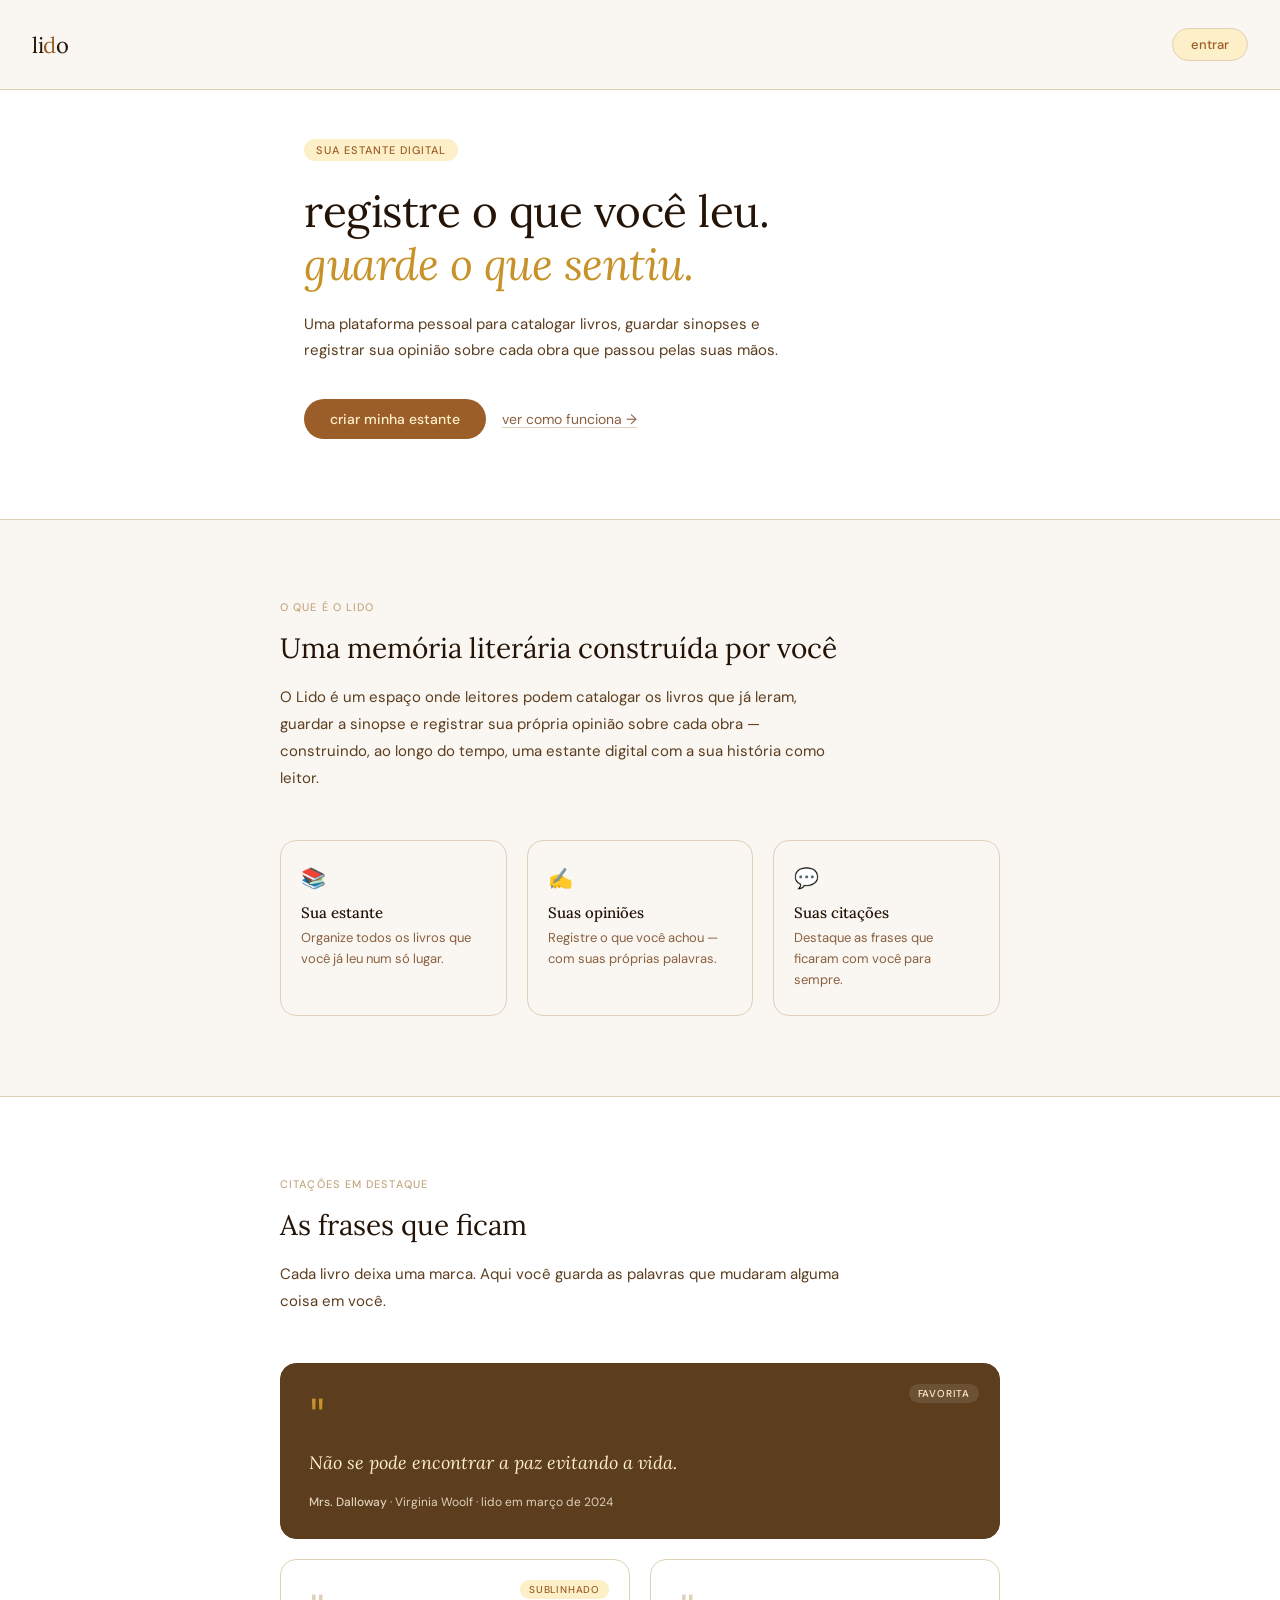
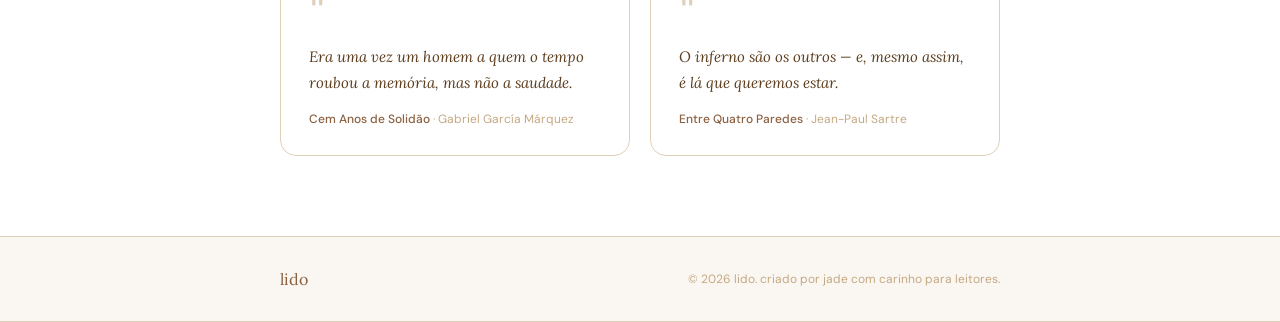
==== main.html @ bbf79b7a "first commit" ====
<!DOCTYPE html>
<html lang="pt-BR">
<head>
  <meta charset="UTF-8">
  <meta name="viewport" content="width=device-width, initial-scale=1.0">
  <title>lido.</title>
  <link rel="preconnect" href="https://fonts.googleapis.com">
  <link rel="preconnect" href="https://fonts.gstatic.com" crossorigin>
  <link href="https://fonts.googleapis.com/css2?family=Lora:ital,wght@0,400;0,500;1,400;1,500&family=DM+Sans:opsz,wght@9..40,300;9..40,400;9..40,500&display=swap" rel="stylesheet">
  <link rel="stylesheet" href="style.css">

</head>
<body>

<!-- NAV -->
<header class="lido-header">
<nav class="lido-nav">
<div class="lido-logo">li<span>d</span>o</div>
<button class="nav-btn">entrar</button>
</nav>
</header>

<!-- HERO -->
<section class="hero">
<div class="hero-tag">sua estante digital</div>
<h1>registre o que você leu.<br><em>guarde o que sentiu.</em></h1>
<p class="hero-desc">Uma plataforma pessoal para catalogar livros, guardar sinopses e registrar sua opinião sobre cada obra que passou pelas suas mãos.</p>
<div class="hero-cta">
    <button class="btn-primary">criar minha estante</button>
    <button class="btn-ghost">ver como funciona →</button>
</div>
</section>

<!-- O QUE É O LIDO -->
<section class="section-what">
<div class="inner">
<div class="section-label">o que é o lido</div>
<p class="section-title">Uma memória literária construída por você</p>
<p class="section-body">O Lido é um espaço onde leitores podem catalogar os livros que já leram, guardar a sinopse e registrar sua própria opinião sobre cada obra — construindo, ao longo do tempo, uma estante digital com a sua história como leitor.</p>

<div class="features">
    <div class="feature-card">
    <div class="feature-icon">📚</div>
    <h3>Sua estante</h3>
    <p>Organize todos os livros que você já leu num só lugar.</p>
    </div>
    <div class="feature-card">
    <div class="feature-icon">✍️</div>
    <h3>Suas opiniões</h3>
    <p>Registre o que você achou — com suas próprias palavras.</p>
    </div>
    <div class="feature-card">
    <div class="feature-icon">💬</div>
    <h3>Suas citações</h3>
    <p>Destaque as frases que ficaram com você para sempre.</p>
    </div>
</div>
</section>

<!-- CITAÇÕES -->
<section class="section-quotes">
<div class="inner">
    <div class="quotes-header">
    <div class="section-label">citações em destaque</div>
    <p class="section-title">As frases que ficam</p>
    <p class="section-body" style="margin-bottom:0">Cada livro deixa uma marca. Aqui você guarda as palavras que mudaram alguma coisa em você.</p>
    </div>

    <div class="quotes-grid">

    <!-- Card grande / featured -->
    <div class="quote-card featured">
        <span class="quote-tag">favorita</span>
        <span class="quote-mark">"</span>
        <p class="quote-text">Não se pode encontrar a paz evitando a vida.</p>
        <div class="quote-meta">
        <strong>Mrs. Dalloway</strong> · Virginia Woolf · lido em março de 2024
        </div>
    </div>

    <!-- Cards menores -->
    <div class="quote-card">
        <span class="quote-tag">sublinhado</span>
        <span class="quote-mark">"</span>
        <p class="quote-text">Era uma vez um homem a quem o tempo roubou a memória, mas não a saudade.</p>
        <div class="quote-meta">
        <strong>Cem Anos de Solidão</strong> · Gabriel García Márquez
        </div>
    </div>

    <div class="quote-card">
        <span class="quote-mark">"</span>
        <p class="quote-text">O inferno são os outros — e, mesmo assim, é lá que queremos estar.</p>
        <div class="quote-meta">
        <strong>Entre Quatro Paredes</strong> · Jean-Paul Sartre
        </div>
    </div>

    </div>
</div>
</section>

<!-- FOOTER -->
<footer>
<div class="footer-inner">
    <div class="footer-logo">lido</div>
    <span class="footer-copy">© 2026 lido. criado por jade com carinho para leitores.</span>
</div>
</footer>

</body>
</html>
---- style.css ----
*, *::before, *::after { box-sizing: border-box; margin: 0; padding: 0; }

:root {
    /* paleta marrom/ocre/caramelo */
    --orange:        #9b5e28;   /* caramelo escuro — CTA principal      */
    --orange-light:  #fdefc7;   /* areia clara — badges, fundos suaves  */
    --orange-mid:    #b87333;   /* marrom claro — hover, acento         */
    --accent:        #c8922a;   /* ocre — italic hero, destaques        */

    --cream:         #faf7f2;   /* fundo geral quase-branco             */
    --cream-dark:    #f0e8d8;   /* cards, caixas secundárias            */

    --ink:           #241408;   /* marrom quase-preto — texto principal */
    --ink-mid:       #5c3d1e;   /* marrom médio — parágrafos           */
    --ink-light:     #8a6040;   /* marrom claro — metas, labels        */
    --ink-faint:     #c4a882;   /* bege — placeholders, fine print     */
    --border:        #dfd0b8;   /* borda quente                         */
    --white:         #ffffff;
    --radius-pill:   99px;
    --max:           720px;
}

html { scroll-behavior: smooth; } /* faz a página rolar suavemente ao clicar nos links âncora*/

body {
    font-family: 'DM Sans', sans-serif;
    /*background: var(--cream); */
    color: var(--ink);
    -webkit-font-smoothing: antialiased;
}

/* ─── LAYOUT ─────────────────────────────────── */
.wrap {
    max-width: var(--max);
    margin: 0 auto;
    padding: 0 1.5rem;
}

/* ─── NAV ────────────────────────────────────── */
.lido-header {
    background-color: var(--cream);
}

.lido-nav {
    width: 100%;
    display: flex;
    padding: 1.75rem 2rem;
    justify-content: space-between;
    align-items: center;
    border-bottom: 1px solid var(--border);
}

.lido-logo {
    font-family: 'Lora', serif;
    font-size: 22px;
    font-weight: 400;
    letter-spacing: -0.5px;
    color: var(--ink);
}

.lido-logo span { color: var(--orange); }

.nav-btn {
    font-family: 'DM Sans', sans-serif;
    font-size: 13px;
    font-weight: 500;
    padding: 7px 18px;
    border-radius: var(--radius-pill);
    border: 1px solid var(--border);
    background: var(--orange-light);
    color: var(--orange);
    cursor: pointer;
    transition: background 0.2s, color 0.2s;
}

.nav-btn:hover { background: var(--orange); color: var(--orange-light); }

/* ─── HERO ───────────────────────────────────── */
.hero {
    padding: 3rem 1.5rem 5rem;
    max-width: var(--max);
    margin: 0 auto;
}

.hero-tag {
    display: inline-block;
    font-size: 11px;
    font-weight: 500;
    letter-spacing: 0.09em;
    text-transform: uppercase;
    color: var(--orange);
    background: var(--orange-light);
    padding: 4px 12px;
    margin-bottom: 1.5rem;
    border-radius: var(--radius-pill);
}

.hero h1 {
    font-family: 'Lora', serif;
    font-size: 44px;
    font-weight: 400;
    line-height: 1.2;
    letter-spacing: -0.5px;
    margin-bottom: 1.25rem;
    max-width: 540px;
}

.hero h1 em {
    font-style: italic;
    color: var(--accent);
}

.hero-desc {
    font-size: 15px;
    line-height: 1.75;
    color: var(--ink-mid);
    max-width: 500px;
    margin-bottom: 2.25rem;
}

.hero-cta {
    display: flex;
    align-items: center;
    gap: 1rem;
    flex-wrap: wrap;
}

.btn-primary {
    font-family: 'DM Sans', sans-serif;
    font-size: 14px;
    font-weight: 500;
    padding: 11px 26px;
    border-radius: var(--radius-pill);
    border: none;
    background: var(--orange);
    color: var(--orange-light);
    cursor: pointer;
    transition: background 0.2s, transform 0.15s;
}

.btn-primary:hover { background: var(--ink-mid); transform: translateY(-1px); }

.btn-ghost {
    font-family: 'DM Sans', sans-serif;
    font-size: 14px;
    font-weight: 400;
    color: var(--ink-light);
    background: none;
    border: none;
    cursor: pointer;
    text-decoration: underline;
    text-underline-offset: 3px;
    text-decoration-color: var(--border);
    transition: color 0.2s;
}

.btn-ghost:hover { color: var(--orange); }

/* ─── DIVIDER ─────────────────────────────────── */
.divider {
    width: 40px;
    height: 1px;
    background: var(--border);
    margin: 0 auto;
}

/* ─── WHAT IS LIDO ───────────────────────────── */
.section-what {
    border-top: 1px solid var(--border);
    border-bottom: 1px solid var(--border);
    background: var(--cream);
    padding: 5rem 1.5rem;
}

.section-what .inner {
    max-width: var(--max);
    margin: 0 auto;
}

.section-label {
    font-size: 11px;
    font-weight: 500;
    letter-spacing: 0.1em;
    text-transform: uppercase;
    color: var(--ink-faint);
    margin-bottom: 1rem;
}

.section-title {
    font-family: 'Lora', serif;
    font-size: 28px;
    font-weight: 400;
    line-height: 1.3;
    margin-bottom: 1.1rem;
}

.section-body {
    font-size: 15px;
    line-height: 1.8;
    color: var(--ink-mid);
    max-width: 560px;
    margin-bottom: 3rem;
}

/* feature cards inline */
.features {
    display: grid;
    grid-template-columns: repeat(3, 1fr);
    gap: 1.25rem;
    margin-top: 2.5rem;
}

.feature-card {
    background: var(--cream);
    border: 1px solid var(--border);
    border-radius: 16px;
    padding: 1.5rem 1.25rem;
}

.feature-icon {
    font-size: 20px;
    margin-bottom: 0.75rem;
}

.feature-card h3 {
    font-family: 'Lora', serif;
    font-size: 15px;
    font-weight: 500;
    margin-bottom: 0.4rem;
}

.feature-card p {
    font-size: 13px;
    line-height: 1.6;
    color: var(--ink-light);
}

/* ─── QUOTES SECTION ─────────────────────────── */
.section-quotes {
    border-bottom: 1px solid var(--border);
    padding: 5rem 1.5rem;
}

.section-quotes .inner {
    max-width: var(--max);
    margin: 0 auto;
}

.quotes-header {
    margin-bottom: 3rem;
}

.quotes-grid {
    display: grid;
    grid-template-columns: 1fr 1fr;
    gap: 1.25rem;
}

.quote-card {
    background: var(--white);
    border: 1px solid var(--border);
    border-radius: 16px;
    padding: 1.75rem;
    position: relative;
}

.quote-card.featured {
    grid-column: span 2;
    background: var(--ink-mid);
    border-color: var(--ink-mid);
}

.quote-mark {
    font-family: 'Lora', serif;
    font-size: 48px;
    line-height: 1;
    color: var(--border);
    margin-bottom: 0.5rem;
    display: block;
}

.quote-card.featured .quote-mark { color: var(--accent); }

.quote-text {
    font-family: 'Lora', serif;
    font-size: 15px;
    font-style: italic;
    line-height: 1.7;
    color: var(--ink-mid);
    margin-bottom: 1rem;
}

.quote-card.featured .quote-text {
    font-size: 18px;
    color: var(--orange-light);
}

.quote-meta {
    font-size: 12px;
    color: var(--ink-faint);
}

.quote-meta strong {
    font-weight: 500;
    color: var(--ink-light);
}

.quote-card.featured .quote-meta,
.quote-card.featured .quote-meta strong {
    color: var(--border);
}

.quote-tag {
    position: absolute;
    top: 1.25rem;
    right: 1.25rem;
    font-size: 10px;
    font-weight: 500;
    letter-spacing: 0.08em;
    text-transform: uppercase;
    background: var(--orange-light);
    color: var(--orange);
    padding: 3px 9px;
    border-radius: var(--radius-pill);
}

.quote-card.featured .quote-tag {
    background: rgba(255,255,255,0.1);
    color: var(--orange-light);
}

/* ─── FOOTER ─────────────────────────────────── */
footer {
    padding: 2rem 1.5rem;
    background-color: var(--cream);
    border-bottom: 1px solid var(--border);

}

.footer-inner {
    max-width: var(--max);
    margin: 0 auto;
    display: flex;
    align-items: center;
    justify-content: space-between;
}

.footer-logo {
    font-family: 'Lora', serif;
    font-size: 16px;
    color: var(--ink-light);
}

.footer-copy {
    font-size: 12px;
    color: var(--ink-faint);
}

/* ─── RESPONSIVE ─────────────────────────────── */
@media (max-width: 768px) {
    .lido-nav { padding: 1.5rem 1.5rem; }
    .hero h1 { font-size: 34px; }
    .features { grid-template-columns: 1fr 1fr; }
}

@media (max-width: 560px) {
    .lido-nav { padding: 1.25rem 1rem; }
    .hero { padding: 2.5rem 1rem 4rem; }
    .hero h1 { font-size: 28px; max-width: 100%; }
    .hero-desc { max-width: 100%; }

    .section-what,

    .section-quotes { padding: 4rem 1rem; }

    .features { grid-template-columns: 1fr; }

    .quotes-grid { grid-template-columns: 1fr; }
    .quote-card.featured { grid-column: span 1; }

    .signup-box { padding: 2rem 1.5rem; }
    .signup-form { flex-direction: column; }
    .signup-form input[type="email"],
    .signup-form .btn-primary { width: 100%; }

    .footer-inner { flex-direction: column; gap: 0.5rem; text-align: center; }
}
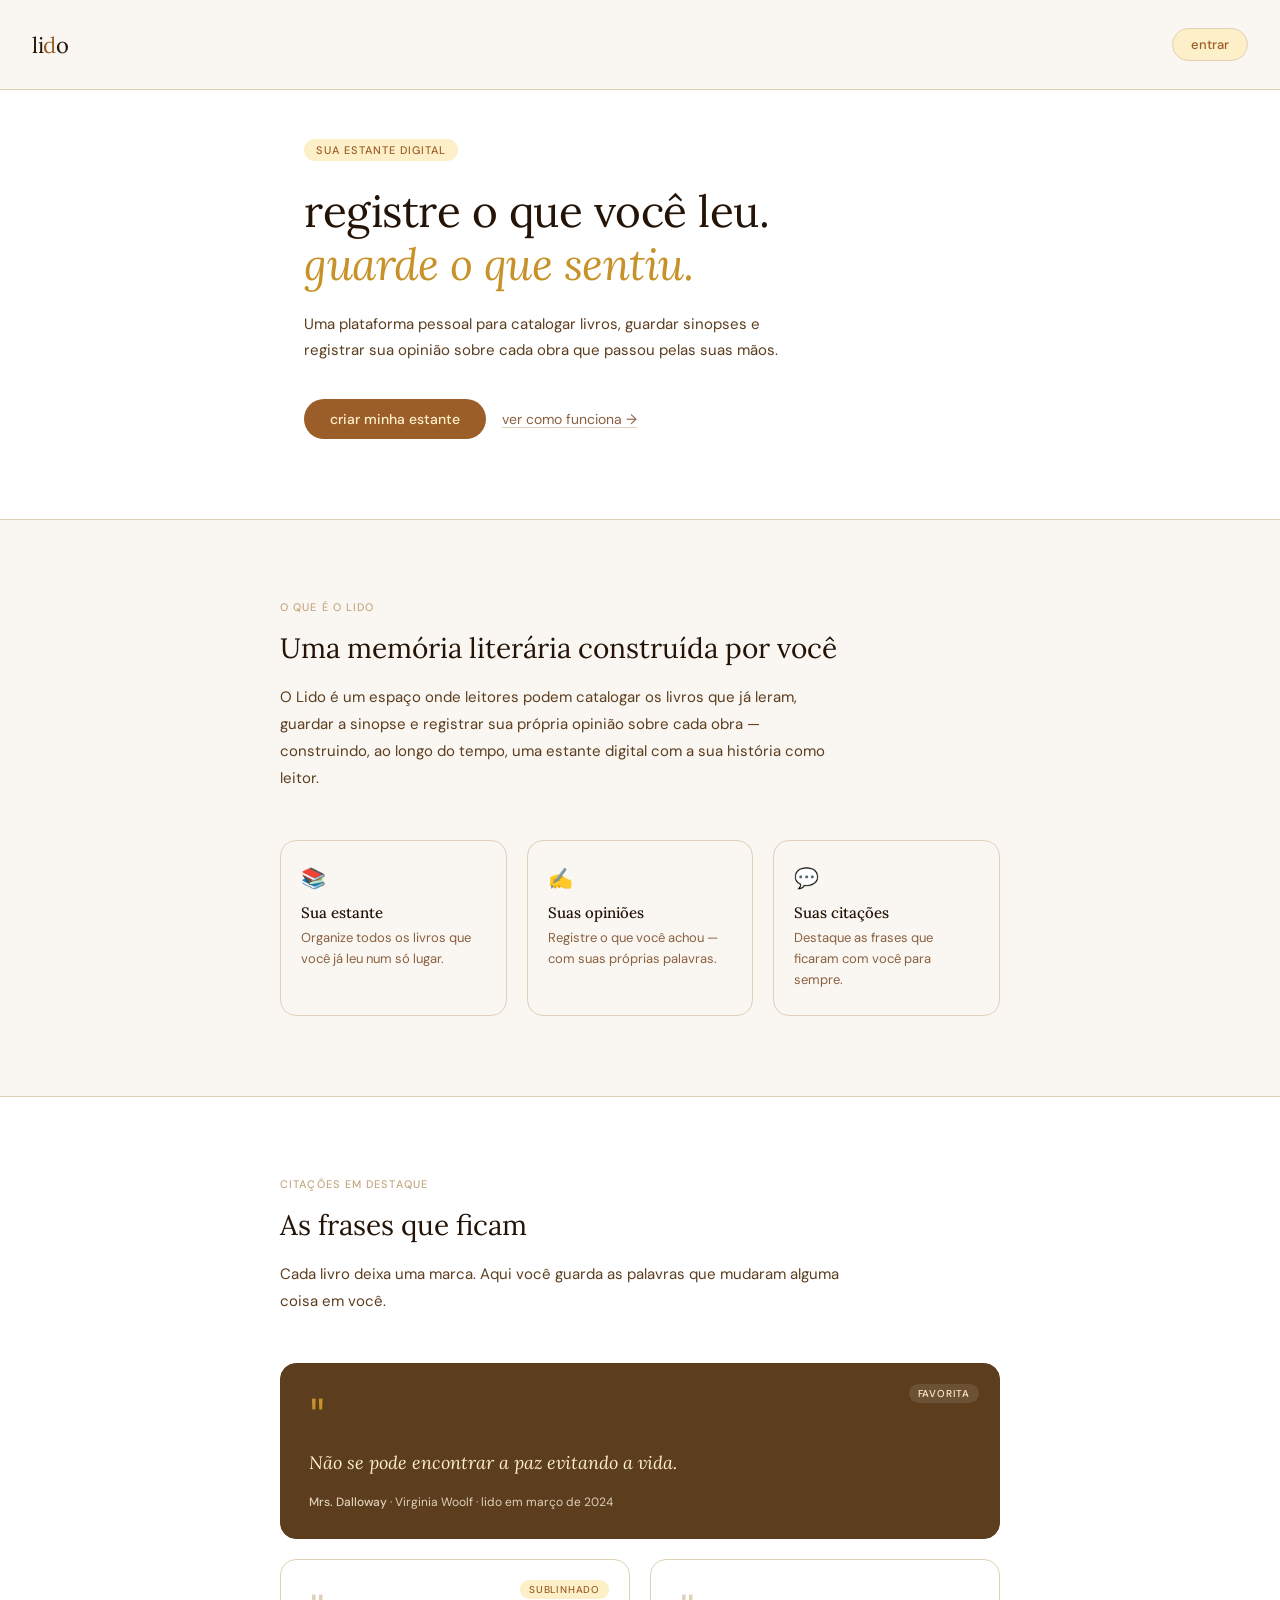
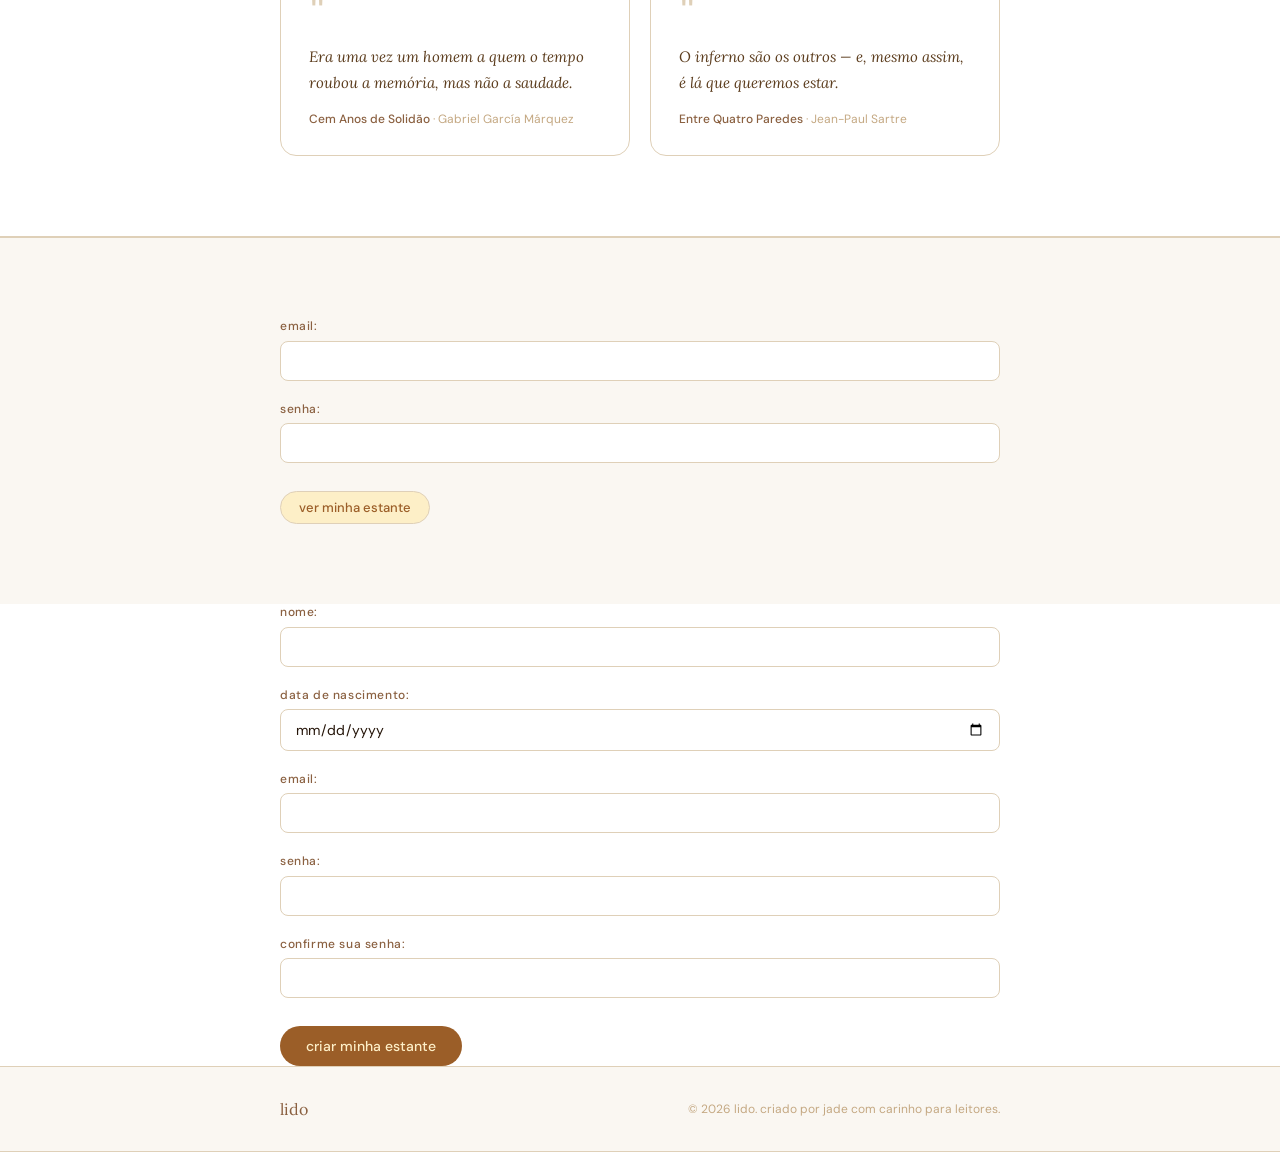
==== commit 37d07856: "add: login and signup sect ions" ====
--- a/main.html
+++ b/main.html
@@ -16,7 +16,7 @@
 <header class="lido-header">
 <nav class="lido-nav">
 <div class="lido-logo">li<span>d</span>o</div>
-<button class="nav-btn">entrar</button>
+<button class="nav-btn" onclick="location.href='#login'">entrar</button>
 </nav>
 </header>
 
@@ -26,7 +26,7 @@
 <h1>registre o que você leu.<br><em>guarde o que sentiu.</em></h1>
 <p class="hero-desc">Uma plataforma pessoal para catalogar livros, guardar sinopses e registrar sua opinião sobre cada obra que passou pelas suas mãos.</p>
 <div class="hero-cta">
-    <button class="btn-primary">criar minha estante</button>
+    <button class="btn-primary" onclick="location.href='#signup'">criar minha estante</button>
     <button class="btn-ghost">ver como funciona →</button>
 </div>
 </section>
@@ -100,6 +100,53 @@
 </div>
 </section>
 
+<!-- LOGIN -->
+<section id="login" class="login-section">
+  <form action="" method="get" class="form-section">
+    <div class="form-login">
+      <label for="email-login">email: </label>
+      <input type="email" name="email" id="email-login" required />
+    </div>
+    <div class="form-login">
+      <label for="password-login">senha: </label>
+      <input type="password" name="password" id="password-login" required />
+    </div>
+  </form>
+  <div class="send-login">
+    <button class="btn">ver minha estante</button>
+  </div>
+</section>
+
+<!-- SIGNUP -->
+<section id="signup" class="signup-section">
+  <form action="" method="get" class="form-section">
+    <div class="form-register">
+      <label for="fullname">nome: </label>
+      <input type="text" name="fullname" id="fullname" required />
+    </div>
+    <div class="form-register">
+      <label for="birthdate">data de nascimento: </label>
+      <input type="date" name="birthdate" id="birthdate" required />
+    </div>
+    <div class="form-register">
+      <label for="email-register">email: </label>
+      <input type="email" name="email" id="email-register" required />
+    </div>
+    <div class="form-register">
+      <label for="password-register">senha: </label>
+      <input type="password" name="password" id="password-register" required />
+    </div>
+    <div class="form-register">
+      <label for="confirm-password">confirme sua senha: </label>
+      <input type="password" name="confirm_password" id="confirm-password" required />
+    </div>
+  </form>
+  <div class="send-register">
+    <button class="btn">criar minha estante</button>
+  </div>
+</section>
+
+
 <!-- FOOTER -->
 <footer>
 <div class="footer-inner">
--- a/style.css
+++ b/style.css
@@ -329,6 +329,100 @@
     color: var(--orange-light);
 }
 
+/* ─── LOGIN / INSCRIÇÃO ──────────────────────── */
+.login-section,
+.login-inscription {
+    border-top: 1px solid var(--border);
+    padding: 5rem 1.5rem;
+}
+
+.login-section {
+    background: var(--cream);
+}
+
+.signup-section {
+    background: var(--white);
+    border-bottom: 1px solid var(--border);
+}
+
+.form-section {
+    max-width: var(--max);
+    margin: 0 auto;
+    display: flex;
+    flex-direction: column;
+    gap: 1.25rem;
+}
+
+.form-login,
+.form-register {
+    display: flex;
+    flex-direction: column;
+    gap: 0.4rem;
+}
+
+.form-login label,
+.form-register label {
+    font-size: 12px;
+    font-weight: 500;
+    letter-spacing: 0.05em;
+    color: var(--ink-light);
+}
+
+.form-login input,
+.form-register input {
+    font-family: 'DM Sans', sans-serif;
+    font-size: 14px;
+    color: var(--ink);
+    background: var(--white);
+    border: 1px solid var(--border);
+    border-radius: 8px;
+    padding: 10px 14px;
+    outline: none;
+    transition: border-color 0.2s;
+    width: 100%;
+}
+
+.form-login input:focus,
+.form-register input:focus {
+    border-color: var(--orange);
+}
+
+.send-login,
+.send-register {
+    max-width: var(--max);
+    margin: 1.75rem auto 0;
+}
+
+.send-login .btn {
+    font-family: 'DM Sans', sans-serif;
+    font-size: 13px;
+    font-weight: 500;
+    padding: 7px 18px;
+    border-radius: var(--radius-pill);
+    border: 1px solid var(--border);
+    background: var(--orange-light);
+    color: var(--orange);
+    cursor: pointer;
+    transition: background 0.2s, color 0.2s;
+}
+
+.send-login .btn:hover { background: var(--orange); color: var(--orange-light); }
+
+.send-register .btn {
+    font-family: 'DM Sans', sans-serif;
+    font-size: 14px;
+    font-weight: 500;
+    padding: 11px 26px;
+    border-radius: var(--radius-pill);
+    border: none;
+    background: var(--orange);
+    color: var(--orange-light);
+    cursor: pointer;
+    transition: background 0.2s, transform 0.15s;
+}
+
+.send-register .btn:hover { background: var(--ink-mid); transform: translateY(-1px); }
+
 /* ─── FOOTER ─────────────────────────────────── */
 footer {
     padding: 2rem 1.5rem;
